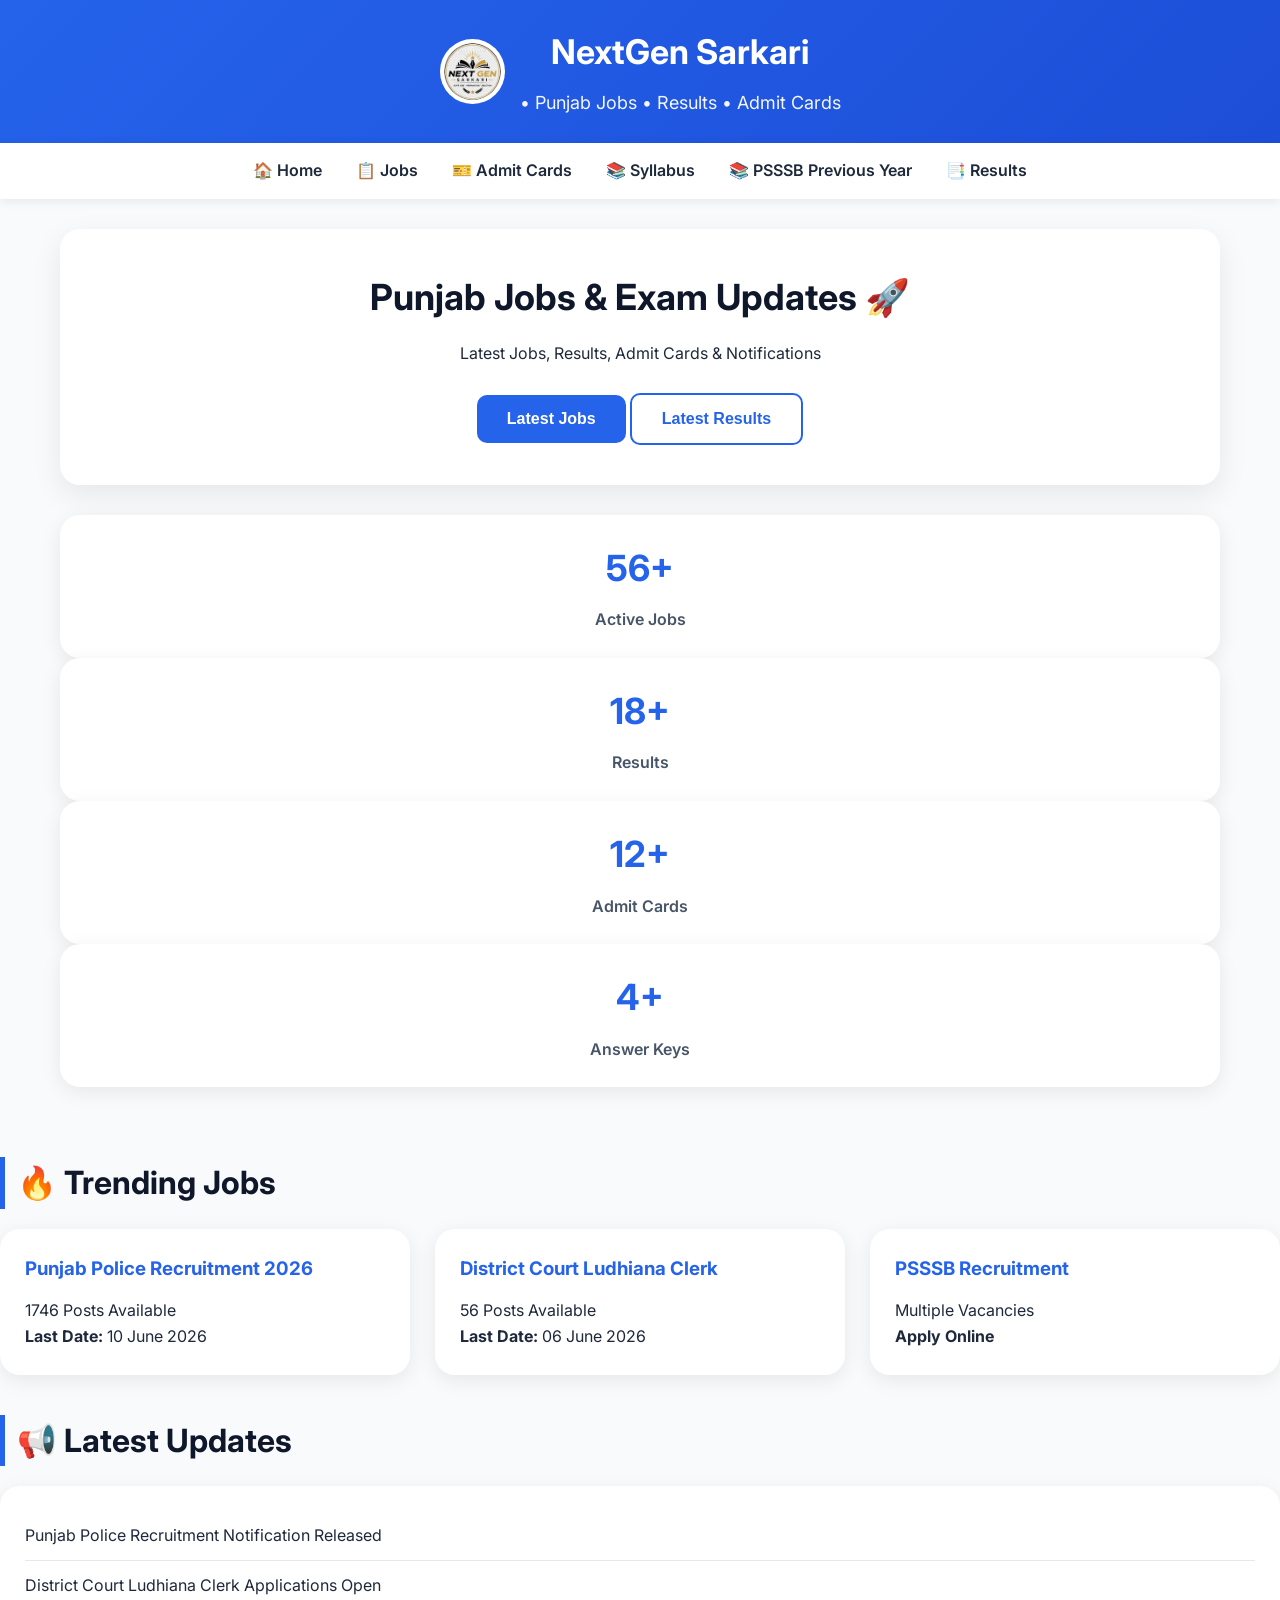
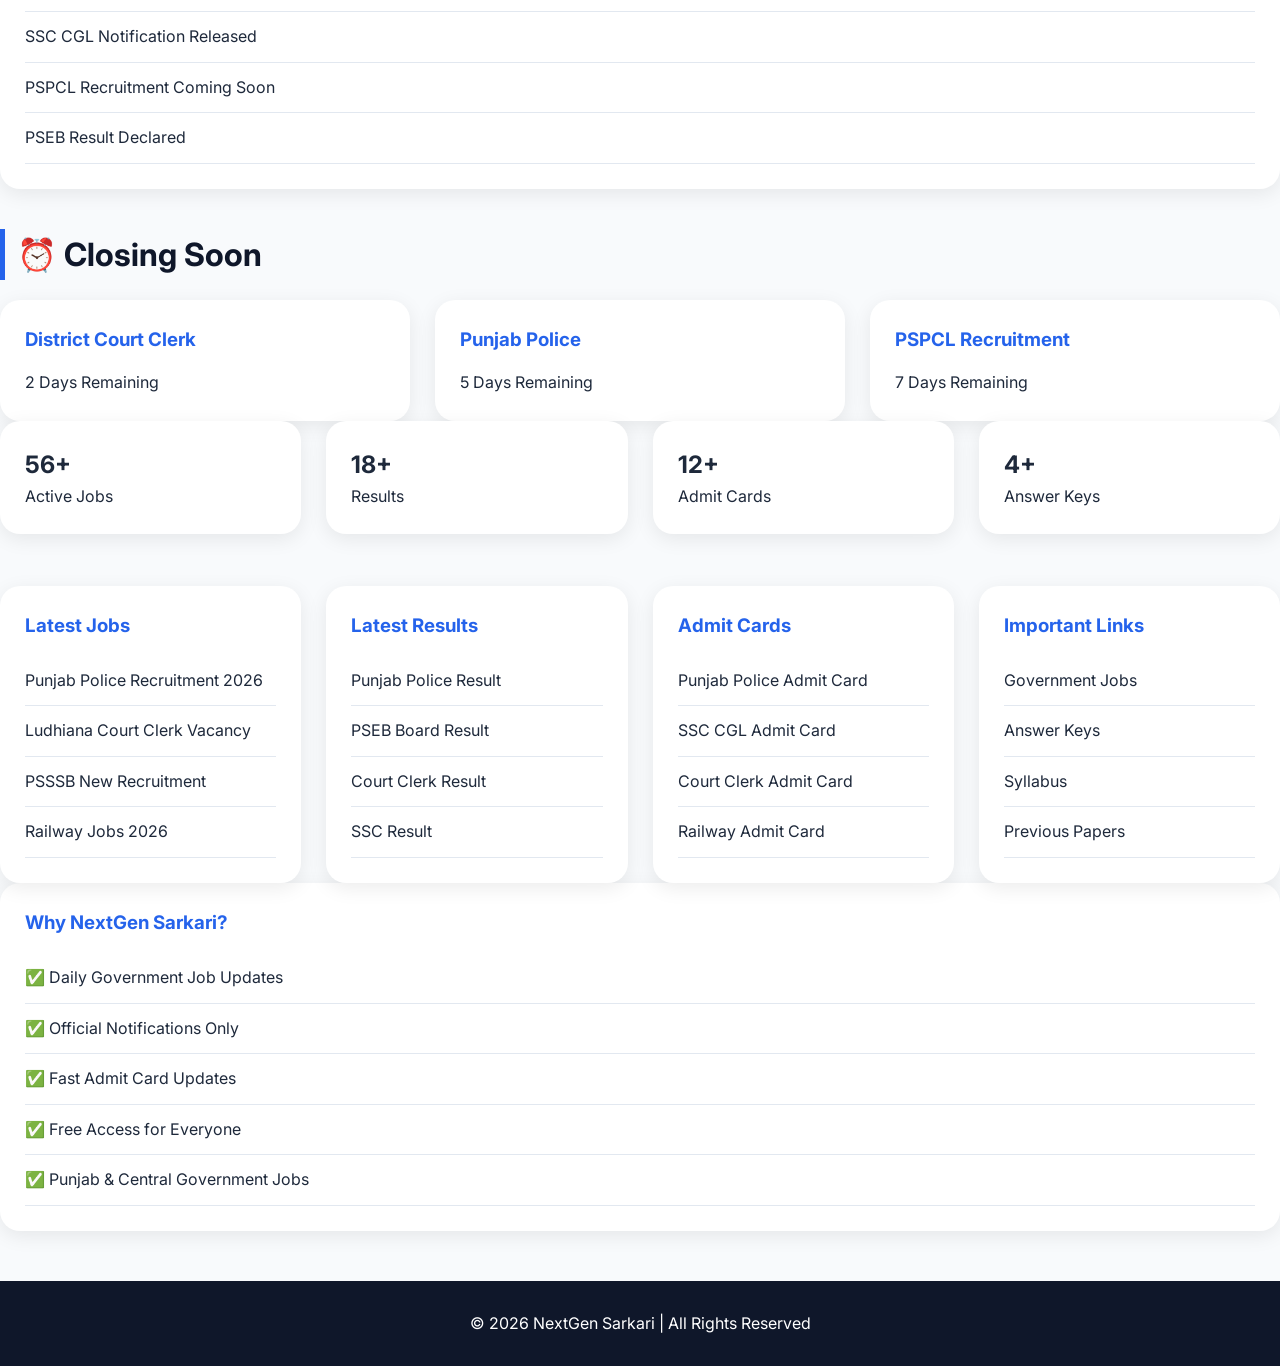
==== index.html @ 98cecce3 "Update index.html" ====
<!DOCTYPE html>
<html lang="en">
<head>
<meta charset="UTF-8">
<meta name="viewport" content="width=device-width, initial-scale=1.0">
<title>NextGen Sarkari - Latest Govt Jobs, Results & Admit Cards</title>

  <link rel="stylesheet" href="css/style.css">
  <link href="https://fonts.googleapis.com/css2?family=Inter:wght@400;500;600;700&display=swap" rel="stylesheet">
</head>

<body>

<header>
<div class="logo-container">
<img src="logo.png" alt="NextGen Sarkari Logo" class="logo">
  
<div>
<h1>NextGen Sarkari</h1>
<p>• Punjab Jobs • Results • Admit Cards</p>
</div>

</div>
</header>

<nav>
<a href="/">🏠 Home</a>
<a href="#">📋 Jobs</a>
<a href="#">🎫 Admit Cards</a>
<a href="#">📚 Syllabus</a>
<a href="#">📚 PSSSB Previous Year</a>
<a href="#">📑 Results</a>
</nav>

<div class="container">

<!-- ===================================== -->
<!-- HERO SECTION -->
<!-- ===================================== -->
  
<div class="hero">
<h2>Punjab Jobs & Exam Updates 🚀 </h2>
<p>
Latest Jobs, Results, Admit Cards & Notifications
</p>
<br>
<button style="background:#2563eb;color:white;border:none;padding:15px 30px;border-radius:10px;font-size:16px;cursor:pointer;">
Latest Jobs
</button>
<button style="background:white;border:2px solid #2563eb;color:#2563eb;padding:15px 30px;border-radius:10px;font-size:16px;cursor:pointer;">
Latest Results
</button>
</div>

<!-- ===================================== -->
<!-- STATS SECTION -->
<!-- ===================================== -->
  
  <div class="stat-card">
        <h2>56+</h2>
        <p>Active Jobs</p>
    </div>

    <div class="stat-card">
        <h2>18+</h2>
        <p>Results</p>
    </div>

    <div class="stat-card">
        <h2>12+</h2>
        <p>Admit Cards</p>
    </div>

    <div class="stat-card">
        <h2>4+</h2>
        <p>Answer Keys</p>
    </div>

</div>
  
<!-- ===================================== -->
<!-- TRENDING JOBS SECTION -->
<!-- ===================================== -->
  
 <h2 class="section-title">🔥 Trending Jobs</h2>

<div class="grid">

<div class="card">
<h3>Punjab Police Recruitment 2026</h3>
<p>1746 Posts Available</p>
<p><strong>Last Date:</strong> 10 June 2026</p>
</div>

<div class="card">
<h3>District Court Ludhiana Clerk</h3>
<p>56 Posts Available</p>
<p><strong>Last Date:</strong> 06 June 2026</p>
</div>

<div class="card">
<h3>PSSSB Recruitment</h3>
<p>Multiple Vacancies</p>
<p><strong>Apply Online</strong></p>
</div>

</div>
  
<!-- ===================================== -->
<!-- LATEST JOBS SECTION -->
<!-- ===================================== -->
  
<h2 class="section-title">📢 Latest Updates</h2>

<div class="card">

<ul>

<li>Punjab Police Recruitment Notification Released</li>

<li>District Court Ludhiana Clerk Applications Open</li>

<li>SSC CGL Notification Released</li>

<li>PSPCL Recruitment Coming Soon</li>

<li>PSEB Result Declared</li>

</ul>

</div>

<!-- ===================================== -->
<!-- CLOSING SOON SECTION -->
<!-- ===================================== -->

<h2 class="section-title">⏰ Closing Soon</h2>

<div class="grid">

<div class="card">
<h3>District Court Clerk</h3>
<p>2 Days Remaining</p>
</div>

<div class="card">
<h3>Punjab Police</h3>
<p>5 Days Remaining</p>
</div>

<div class="card">
<h3>PSPCL Recruitment</h3>
<p>7 Days Remaining</p>
</div>

</div>

<div class="grid">

<div class="card">
<h2>56+</h2>
<p>Active Jobs</p>
</div>

<div class="card">
<h2>18+</h2>
<p>Results</p>
</div>

<div class="card">
<h2>12+</h2>
<p>Admit Cards</p>
</div>

<div class="card">
<h2>4+</h2>
<p>Answer Keys</p>
</div>

</div>

<br><br>

<div class="grid">

<div class="card">
<h3>Latest Jobs</h3>
<ul>
<li>Punjab Police Recruitment 2026</li>
<li>Ludhiana Court Clerk Vacancy</li>
<li>PSSSB New Recruitment</li>
<li>Railway Jobs 2026</li>
</ul>
</div>

<div class="card">
<h3>Latest Results</h3>
<ul>
<li>Punjab Police Result</li>
<li>PSEB Board Result</li>
<li>Court Clerk Result</li>
<li>SSC Result</li>
</ul>
</div>

<div class="card">
<h3>Admit Cards</h3>
<ul>
<li>Punjab Police Admit Card</li>
<li>SSC CGL Admit Card</li>
<li>Court Clerk Admit Card</li>
<li>Railway Admit Card</li>
</ul>
</div>

<div class="card">
<h3>Important Links</h3>
<ul>
<li>Government Jobs</li>
<li>Answer Keys</li>
<li>Syllabus</li>
<li>Previous Papers</li>
</ul>
</div>

</div>

</div>

<!-- ===================================== -->
<!-- TRUST SECTION -->
<!-- ===================================== -->

  <div class="card">

<h3>Why NextGen Sarkari?</h3>

<ul>

<li>✅ Daily Government Job Updates</li>

<li>✅ Official Notifications Only</li>

<li>✅ Fast Admit Card Updates</li>

<li>✅ Free Access for Everyone</li>

<li>✅ Punjab & Central Government Jobs</li>

</ul>

</div>

<footer>
© 2026 NextGen Sarkari | All Rights Reserved
</footer>

</body>
</html>
---- css/style.css ----
*{
margin:0;
padding:0;
box-sizing:border-box;
}

body{
font-family:Inter,Segoe UI,sans-serif;
background:#f8fafc;
color:#1e293b;
line-height:1.6;
}

header{
background:linear-gradient(135deg,#2563eb,#1d4ed8);
color:white;
padding:25px 20px;
text-align:center;
}

header h1{
font-size:34px;
font-weight:700;
margin-bottom:5px;
}

header p{
margin-top:10px;
font-size:18px;
opacity:.95;
}

nav{
background:white;
padding:15px;
text-align:center;
box-shadow:0 2px 10px rgba(0,0,0,.08);
position:sticky;
top:0;
z-index:100;
}

nav a{
display:inline-block;
text-decoration:none;
margin:0 15px;
color:#1e293b;
font-weight:600;
transition:all 0.3s ease;
}

nav a:hover{
color:#2563eb;
transform:translateY(-2px);
}

.container{
max-width:1200px;
margin:auto;
padding:30px 20px;
}

.hero{
background:white;
padding:40px;
border-radius:20px;
text-align:center;
box-shadow:0 10px 30px rgba(0,0,0,.08);
margin-bottom:30px;
}

.hero h2{
font-size:36px;
margin-bottom:15px;
color:#0f172a;
}

.hero button{
font-weight:600;
transition:all 0.3s ease;
}

.hero button:hover{
transform:translateY(-2px);
}

.grid{
display:grid;
grid-template-columns:repeat(auto-fit,minmax(300px,1fr));
gap:25px;
}

.card{
background:white;
padding:25px;
border-radius:20px;
box-shadow:0 5px 20px rgba(0,0,0,.08);
transition:.3s;
}

.card:hover{
transform:translateY(-8px);
}

.card h3{
color:#2563eb;
margin-bottom:15px;
}

.card ul{
list-style:none;
}

.card li{
padding:12px 0;
border-bottom:1px solid #e2e8f0;
}

footer{
margin-top:50px;
background:#0f172a;
color:white;
text-align:center;
padding:30px;
}
.stats{
display:grid;
grid-template-columns:repeat(4,1fr);
gap:20px;
margin:30px 0;
}

.stat-card{
background:white;
padding:25px;
text-align:center;
border-radius:20px;
box-shadow:0 5px 20px rgba(0,0,0,.08);
}

.stat-card h2{
font-size:36px;
color:#2563eb;
margin-bottom:10px;
}

.stat-card p{
font-size:16px;
font-weight:600;
color:#475569;
}
.section-title{
font-size:32px;
font-weight:700;
color:#0f172a;
margin:40px 0 20px;
padding-left:12px;
border-left:5px solid #2563eb;
}
.badge{
display:inline-block;
background:#dbeafe;
color:#1d4ed8;
padding:5px 12px;
border-radius:20px;
font-size:14px;
font-weight:600;
margin-bottom:10px;
}

@media (max-width:768px){

.stats{
grid-template-columns:repeat(2,1fr);
}

}

.logo-container{
display:flex;
align-items:center;
justify-content:center;
gap:15px;
max-width:600px;
margin:auto;
}

.logo{
width:65px;
height:65px;
border-radius:50%;
background:white;
padding:4px;
}
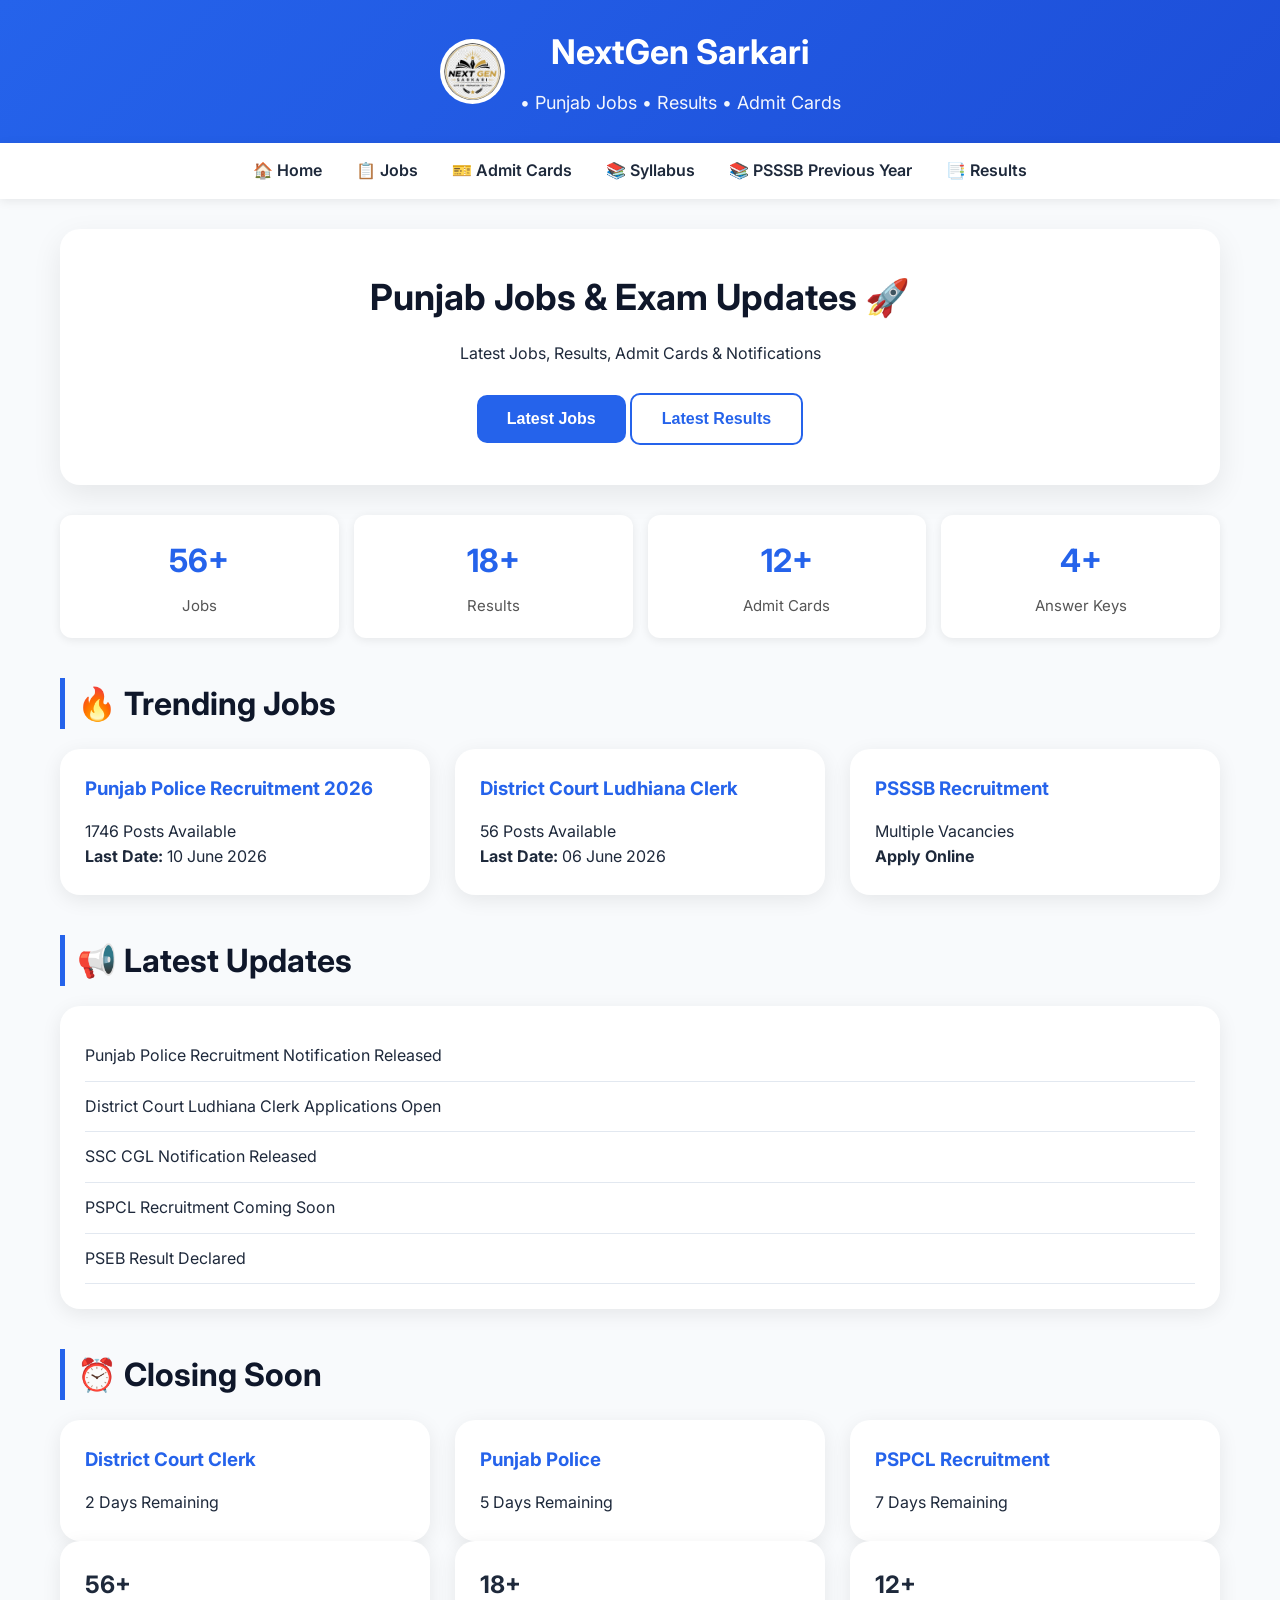
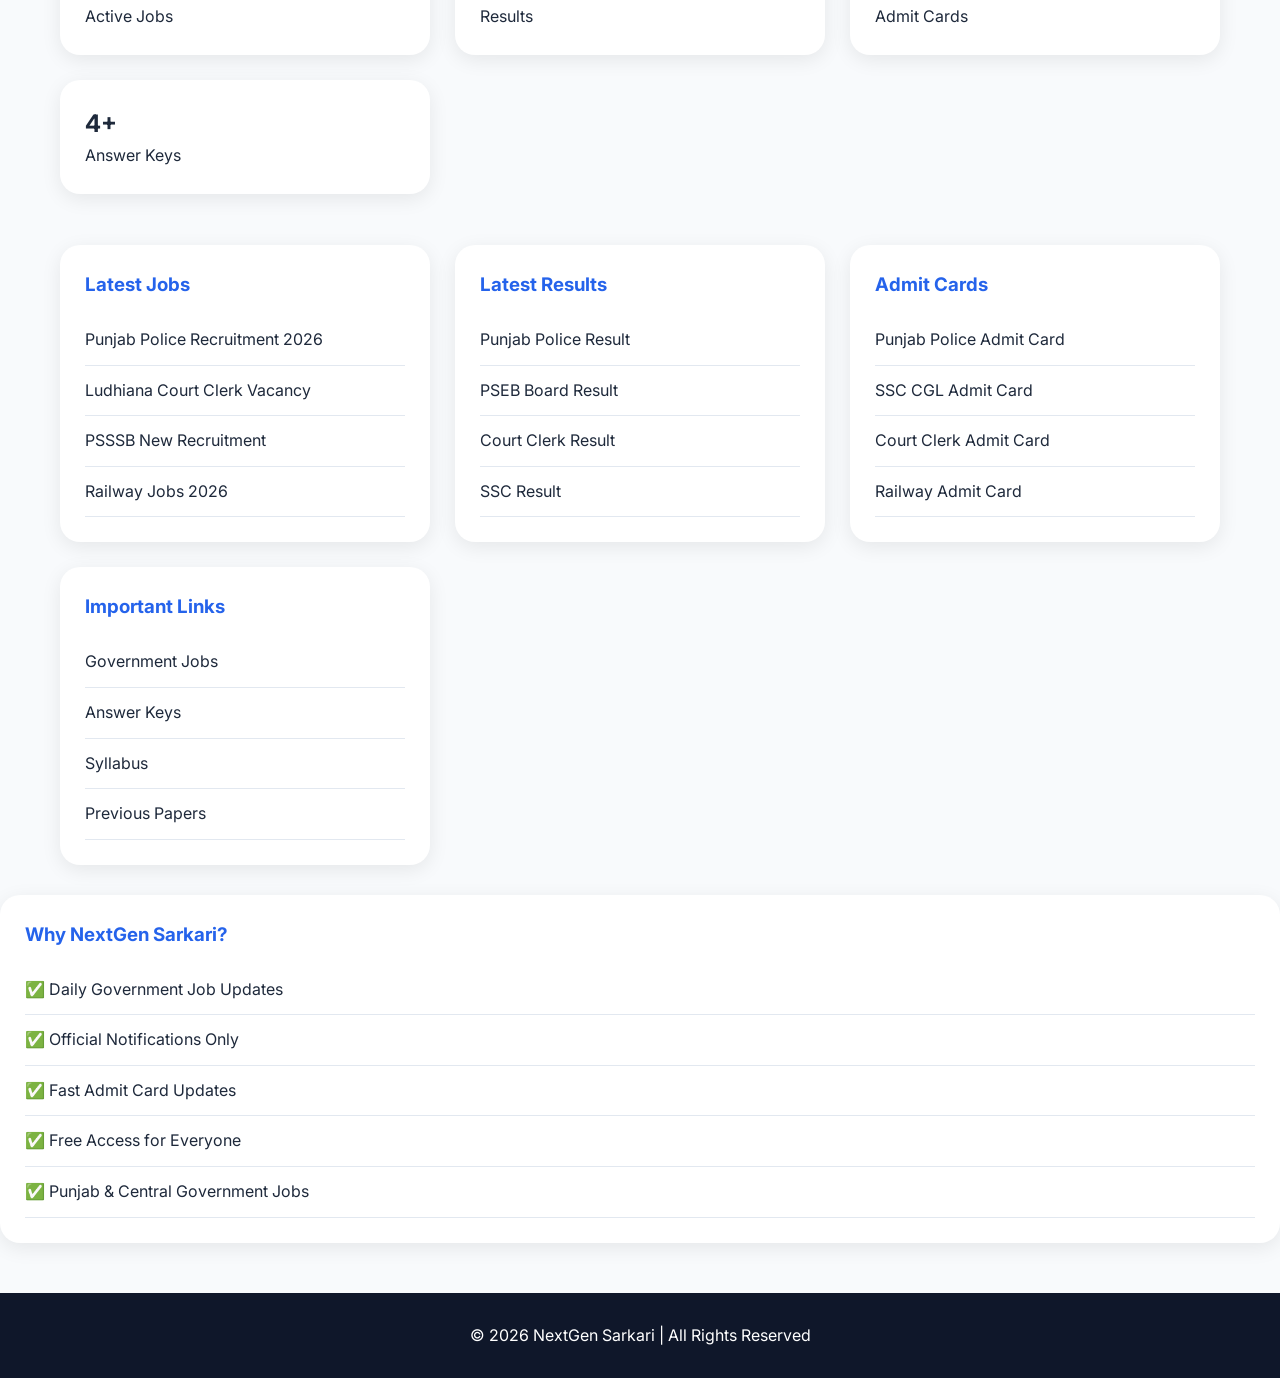
==== commit 6764b01c: "Update index.html" ====
--- a/index.html
+++ b/index.html
@@ -25,7 +25,7 @@
 
 <nav>
 <a href="/">🏠 Home</a>
-<a href="#">📋 Jobs</a>
+<a href="jobs.html">📋 Jobs</a>
 <a href="#">🎫 Admit Cards</a>
 <a href="#">📚 Syllabus</a>
 <a href="#">📚 PSSSB Previous Year</a>
@@ -56,26 +56,26 @@
 <!-- STATS SECTION -->
 <!-- ===================================== -->
   
-  <div class="stat-card">
+<div class="stats-container">
+    <div class="stats-card">
         <h2>56+</h2>
-        <p>Active Jobs</p>
-    </div>
-
-    <div class="stat-card">
+        <p>Jobs</p>
+    </div>
+
+    <div class="stats-card">
         <h2>18+</h2>
         <p>Results</p>
     </div>
 
-    <div class="stat-card">
+    <div class="stats-card">
         <h2>12+</h2>
         <p>Admit Cards</p>
     </div>
 
-    <div class="stat-card">
+    <div class="stats-card">
         <h2>4+</h2>
         <p>Answer Keys</p>
     </div>
-
 </div>
   
 <!-- ===================================== -->
--- a/css/style.css
+++ b/css/style.css
@@ -123,11 +123,56 @@
 text-align:center;
 padding:30px;
 }
-.stats{
-display:grid;
-grid-template-columns:repeat(4,1fr);
-gap:20px;
-margin:30px 0;
+
+.stats-container {
+    display: grid;
+    grid-template-columns: repeat(4, 1fr);
+    gap: 15px;
+    margin: 20px 0;
+}
+
+.stats-card {
+    background: #fff;
+    border-radius: 12px;
+    padding: 20px;
+    text-align: center;
+    box-shadow: 0 2px 10px rgba(0,0,0,0.08);
+    transition: transform 0.2s ease;
+}
+
+.stats-card:hover {
+    transform: translateY(-3px);
+}
+
+.stats-card h2 {
+    color: #2563eb;
+    font-size: 32px;
+    margin: 0;
+}
+
+.stats-card p {
+    margin-top: 8px;
+    color: #555;
+    font-size: 15px;
+}
+
+@media (max-width: 480px) {
+    .stats-container {
+        grid-template-columns: repeat(2, 1fr);
+        gap: 10px;
+    }
+
+    .stats-card {
+        padding: 12px;
+    }
+
+    .stats-card h2 {
+        font-size: 22px;
+    }
+
+    .stats-card p {
+        font-size: 13px;
+    }
 }
 
 .stat-card{
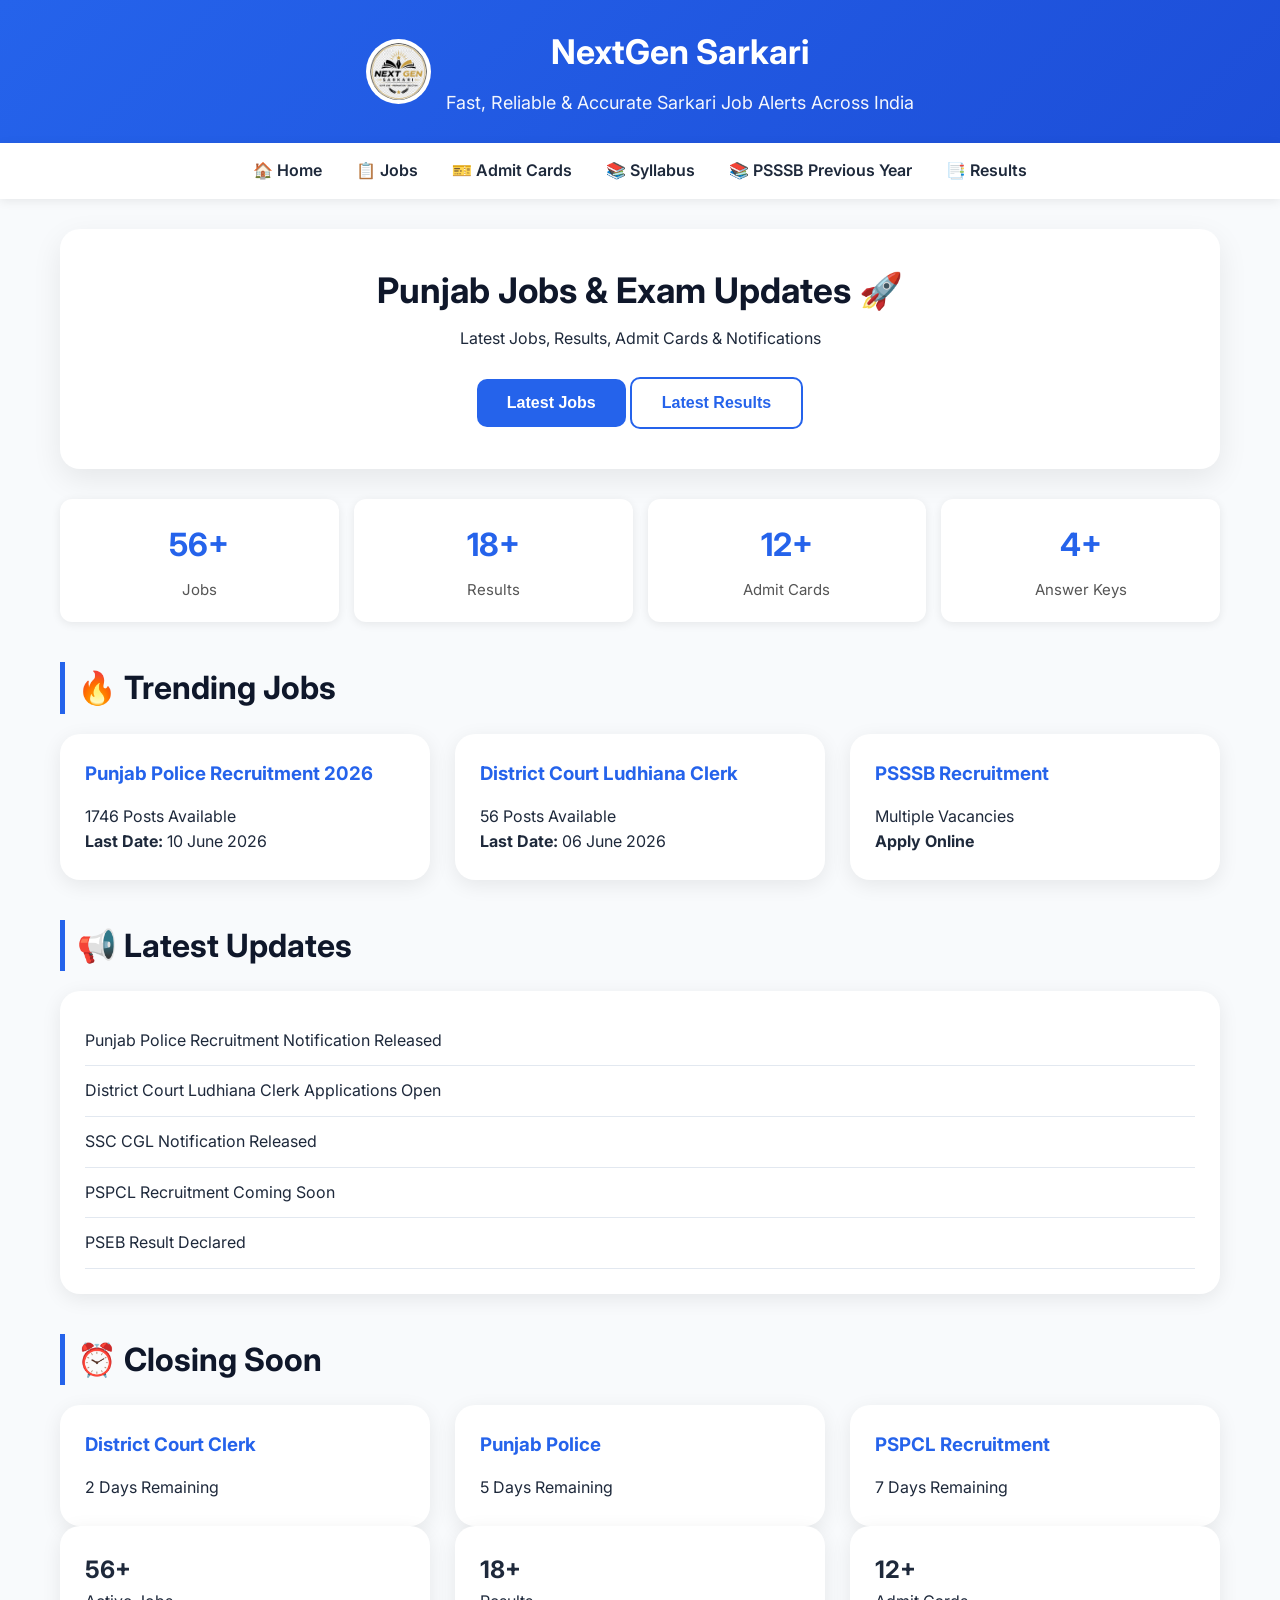
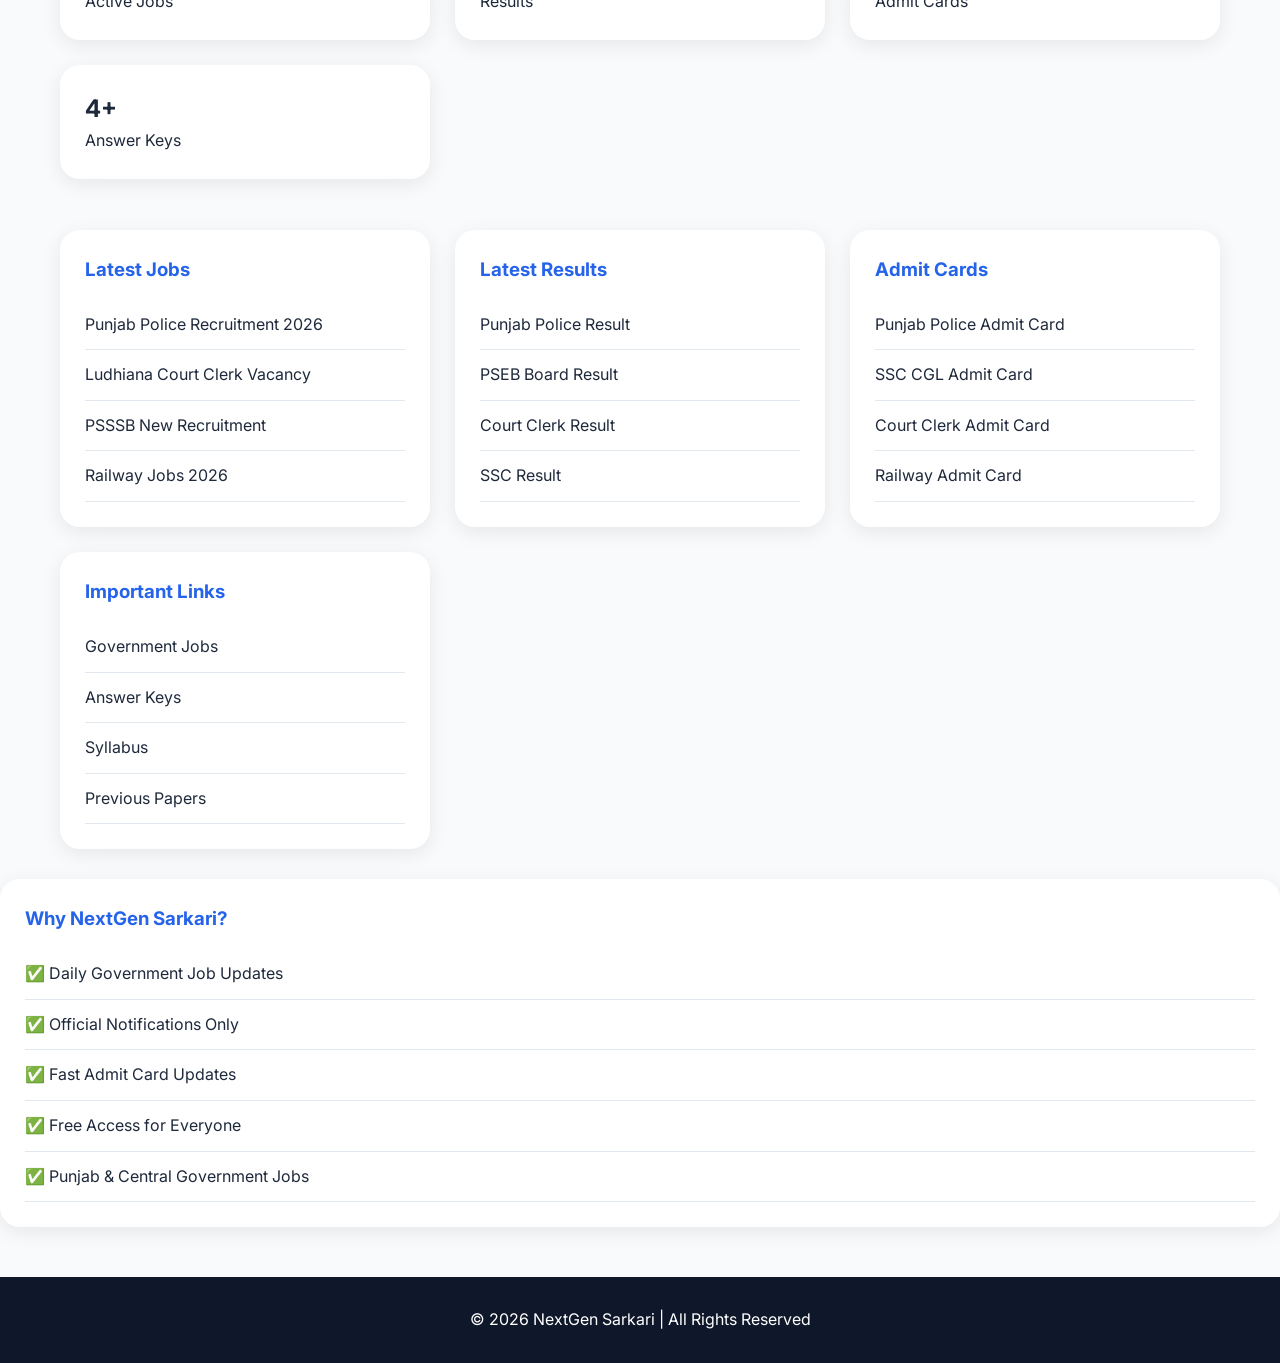
==== commit fa8a4995: "Update index.html" ====
--- a/index.html
+++ b/index.html
@@ -17,7 +17,7 @@
   
 <div>
 <h1>NextGen Sarkari</h1>
-<p>• Punjab Jobs • Results • Admit Cards</p>
+<p>Fast, Reliable & Accurate Sarkari Job Alerts Across India</p>
 </div>
 
 </div>
--- a/css/style.css
+++ b/css/style.css
@@ -70,9 +70,10 @@
 }
 
 .hero h2{
-font-size:36px;
-margin-bottom:15px;
-color:#0f172a;
+    font-size:clamp(1.6rem, 4vw, 2.2rem);
+    margin-bottom:15px;
+    color:#0f172a;
+    line-height:1.2;
 }
 
 .hero button{
@@ -237,3 +238,19 @@
 background:white;
 padding:4px;
 }
+
+
+@media (max-width:768px){
+
+    .hero{
+        padding:25px 20px;
+    }
+
+    .hero h2{
+        font-size:26px;
+    }
+
+    .hero p{
+        font-size:15px;
+    }
+}
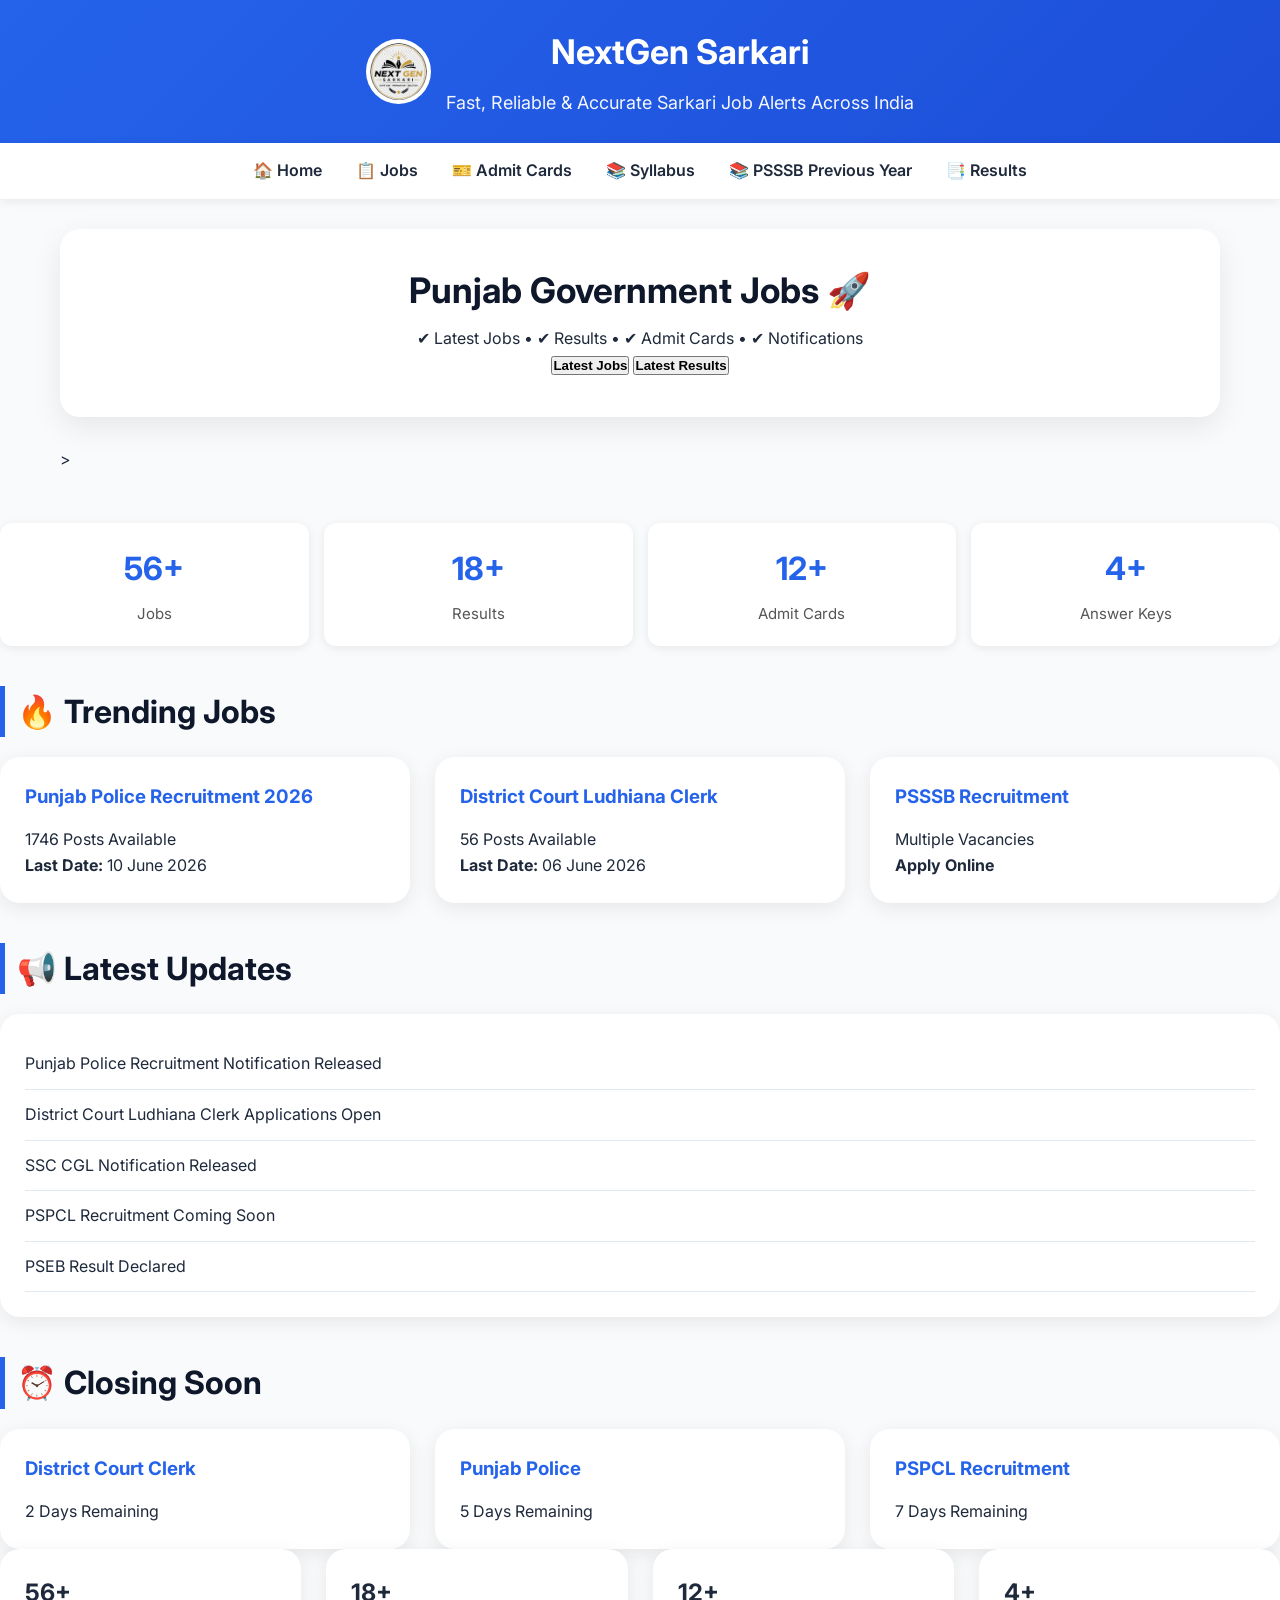
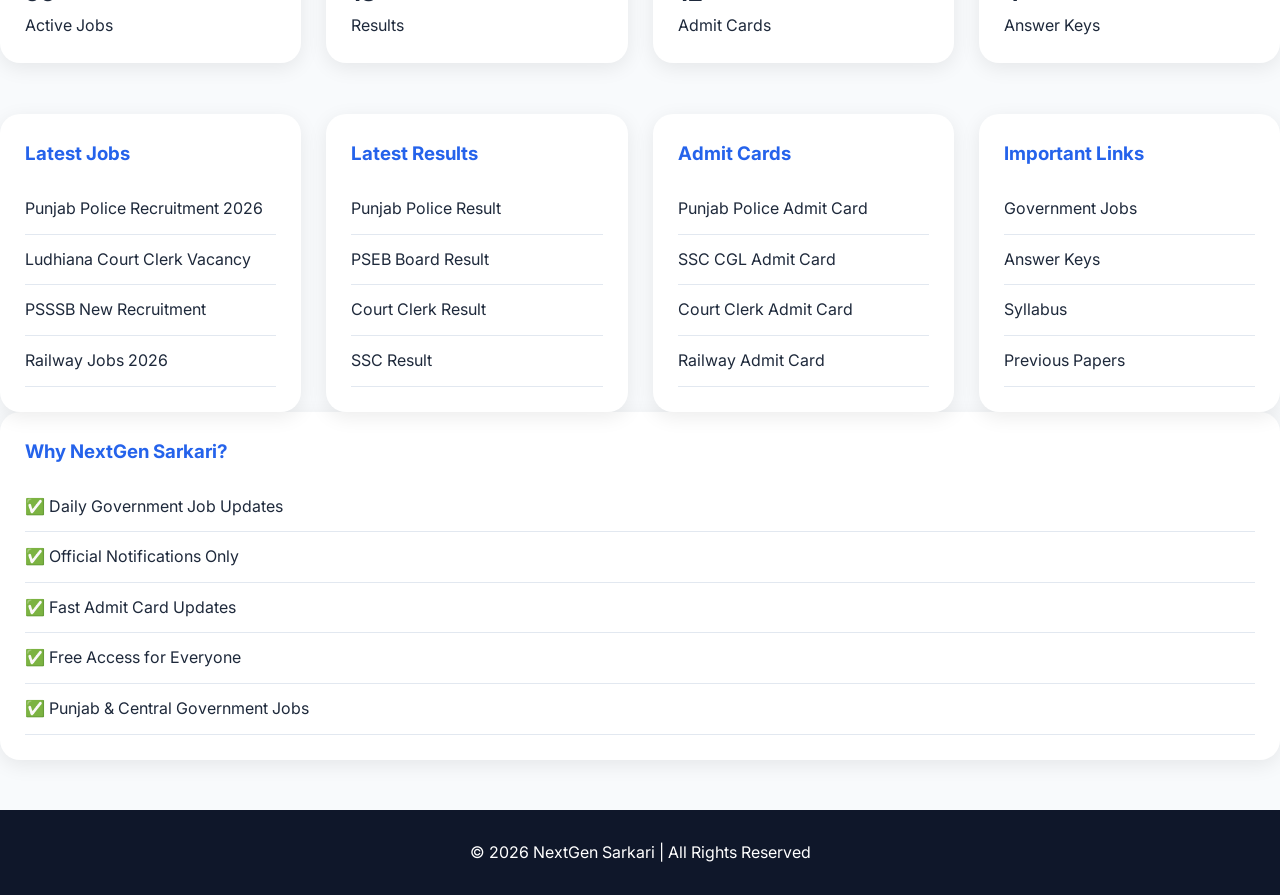
==== commit a0ad2f3e: "Update index.html" ====
--- a/index.html
+++ b/index.html
@@ -39,17 +39,16 @@
 <!-- ===================================== -->
   
 <div class="hero">
-<h2>Punjab Jobs & Exam Updates 🚀 </h2>
-<p>
-Latest Jobs, Results, Admit Cards & Notifications
-</p>
-<br>
-<button style="background:#2563eb;color:white;border:none;padding:15px 30px;border-radius:10px;font-size:16px;cursor:pointer;">
-Latest Jobs
-</button>
-<button style="background:white;border:2px solid #2563eb;color:#2563eb;padding:15px 30px;border-radius:10px;font-size:16px;cursor:pointer;">
-Latest Results
-</button>
+    <h2>Punjab Government Jobs 🚀</h2>
+    <p>
+        ✔ Latest Jobs • ✔ Results • ✔ Admit Cards • ✔ Notifications
+    </p>
+
+    <div class="hero-buttons">
+        <button class="primary-btn">Latest Jobs</button>
+        <button class="secondary-btn">Latest Results</button>
+    </div>
+</div>>
 </div>
 
 <!-- ===================================== -->
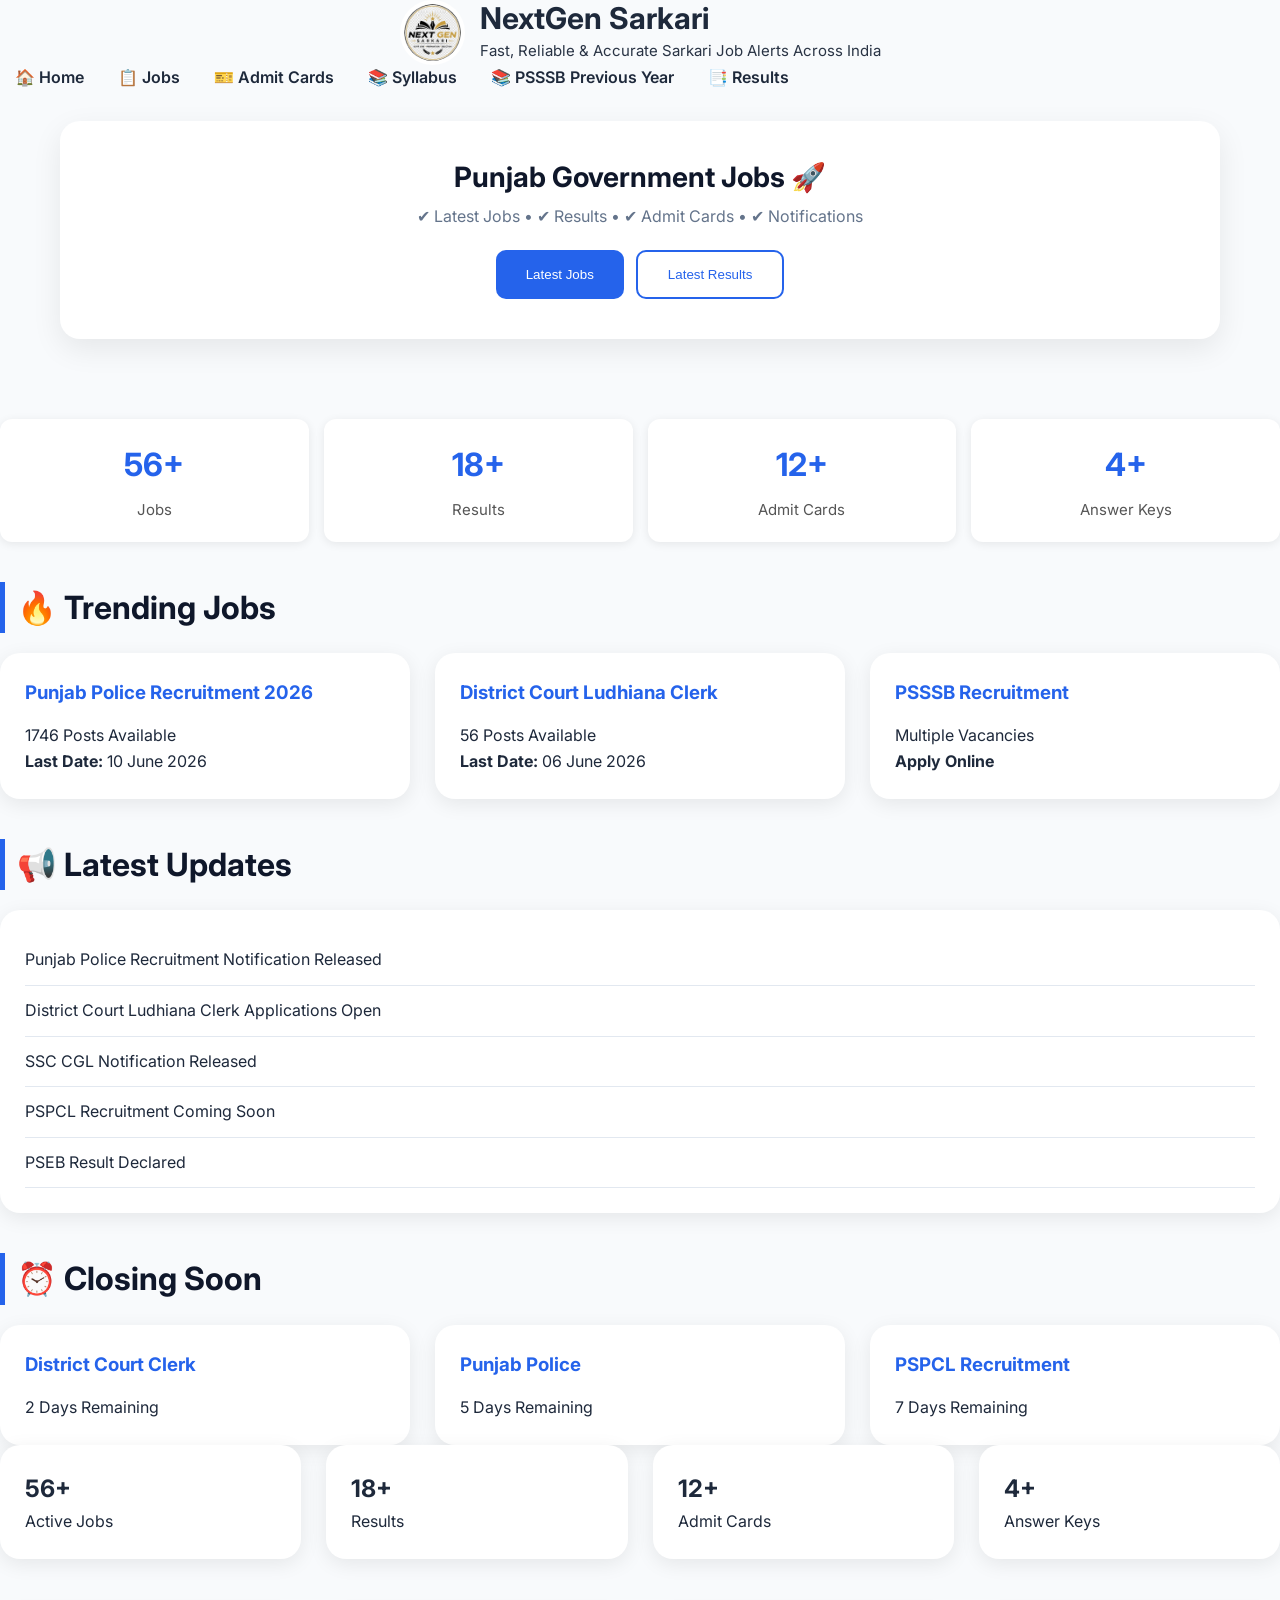
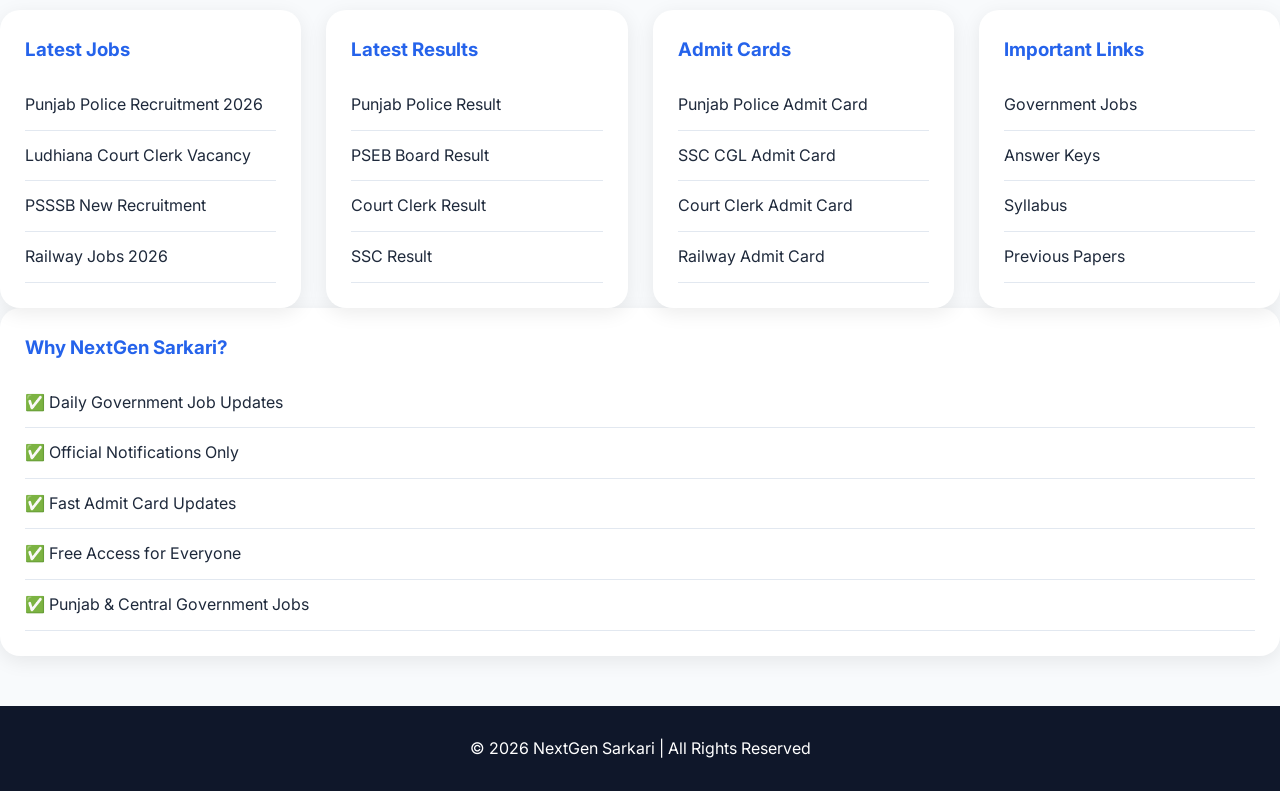
==== commit 911dbf42: "Update index.html" ====
--- a/index.html
+++ b/index.html
@@ -48,7 +48,7 @@
         <button class="primary-btn">Latest Jobs</button>
         <button class="secondary-btn">Latest Results</button>
     </div>
-</div>>
+</div>
 </div>
 
 <!-- ===================================== -->
--- a/css/style.css
+++ b/css/style.css
@@ -11,25 +11,43 @@
 line-height:1.6;
 }
 
+<!-- This is Header -->
+
 header{
-background:linear-gradient(135deg,#2563eb,#1d4ed8);
-color:white;
-padding:25px 20px;
-text-align:center;
+    background:linear-gradient(135deg,#2563eb,#1d4ed8);
+    color:white;
+    padding:18px 20px;
+    text-align:center;
 }
 
 header h1{
-font-size:34px;
-font-weight:700;
-margin-bottom:5px;
+    font-size:30px;
+    font-weight:700;
+    margin-bottom:4px;
+    line-height:1.1;
 }
 
 header p{
-margin-top:10px;
-font-size:18px;
-opacity:.95;
-}
-
+    margin-top:0;
+    font-size:15px;
+    opacity:.95;
+}
+@media (max-width:768px){
+
+    header{
+        padding:15px 15px;
+    }
+
+    header h1{
+        font-size:26px;
+    }
+
+    header p{
+        font-size:14px;
+    }
+}
+<!-- End -->
+<
 nav{
 background:white;
 padding:15px;
@@ -61,28 +79,60 @@
 }
 
 .hero{
-background:white;
-padding:40px;
-border-radius:20px;
-text-align:center;
-box-shadow:0 10px 30px rgba(0,0,0,.08);
-margin-bottom:30px;
+    background:white;
+    padding:40px 20px;
+    border-radius:20px;
+    text-align:center;
+    box-shadow:0 10px 30px rgba(0,0,0,.08);
+    margin-bottom:30px;
 }
 
 .hero h2{
-    font-size:clamp(1.6rem, 4vw, 2.2rem);
-    margin-bottom:15px;
+    font-size:28px;
+    line-height:1.2;
+    margin-bottom:10px;
     color:#0f172a;
-    line-height:1.2;
-}
-
-.hero button{
-font-weight:600;
-transition:all 0.3s ease;
-}
-
-.hero button:hover{
-transform:translateY(-2px);
+}
+
+.hero p{
+    font-size:16px;
+    color:#64748b;
+    margin-bottom:20px;
+}
+
+.hero-buttons{
+    display:flex;
+    justify-content:center;
+    gap:12px;
+    flex-wrap:wrap;
+}
+
+.primary-btn{
+    background:#2563eb;
+    color:white;
+    border:none;
+    padding:15px 30px;
+    border-radius:10px;
+    cursor:pointer;
+}
+
+.secondary-btn{
+    background:white;
+    color:#2563eb;
+    border:2px solid #2563eb;
+    padding:15px 30px;
+    border-radius:10px;
+    cursor:pointer;
+}
+
+@media (max-width:768px){
+    .hero h2{
+        font-size:24px;
+    }
+
+    .hero-buttons button{
+        width:100%;
+    }
 }
 
 .grid{
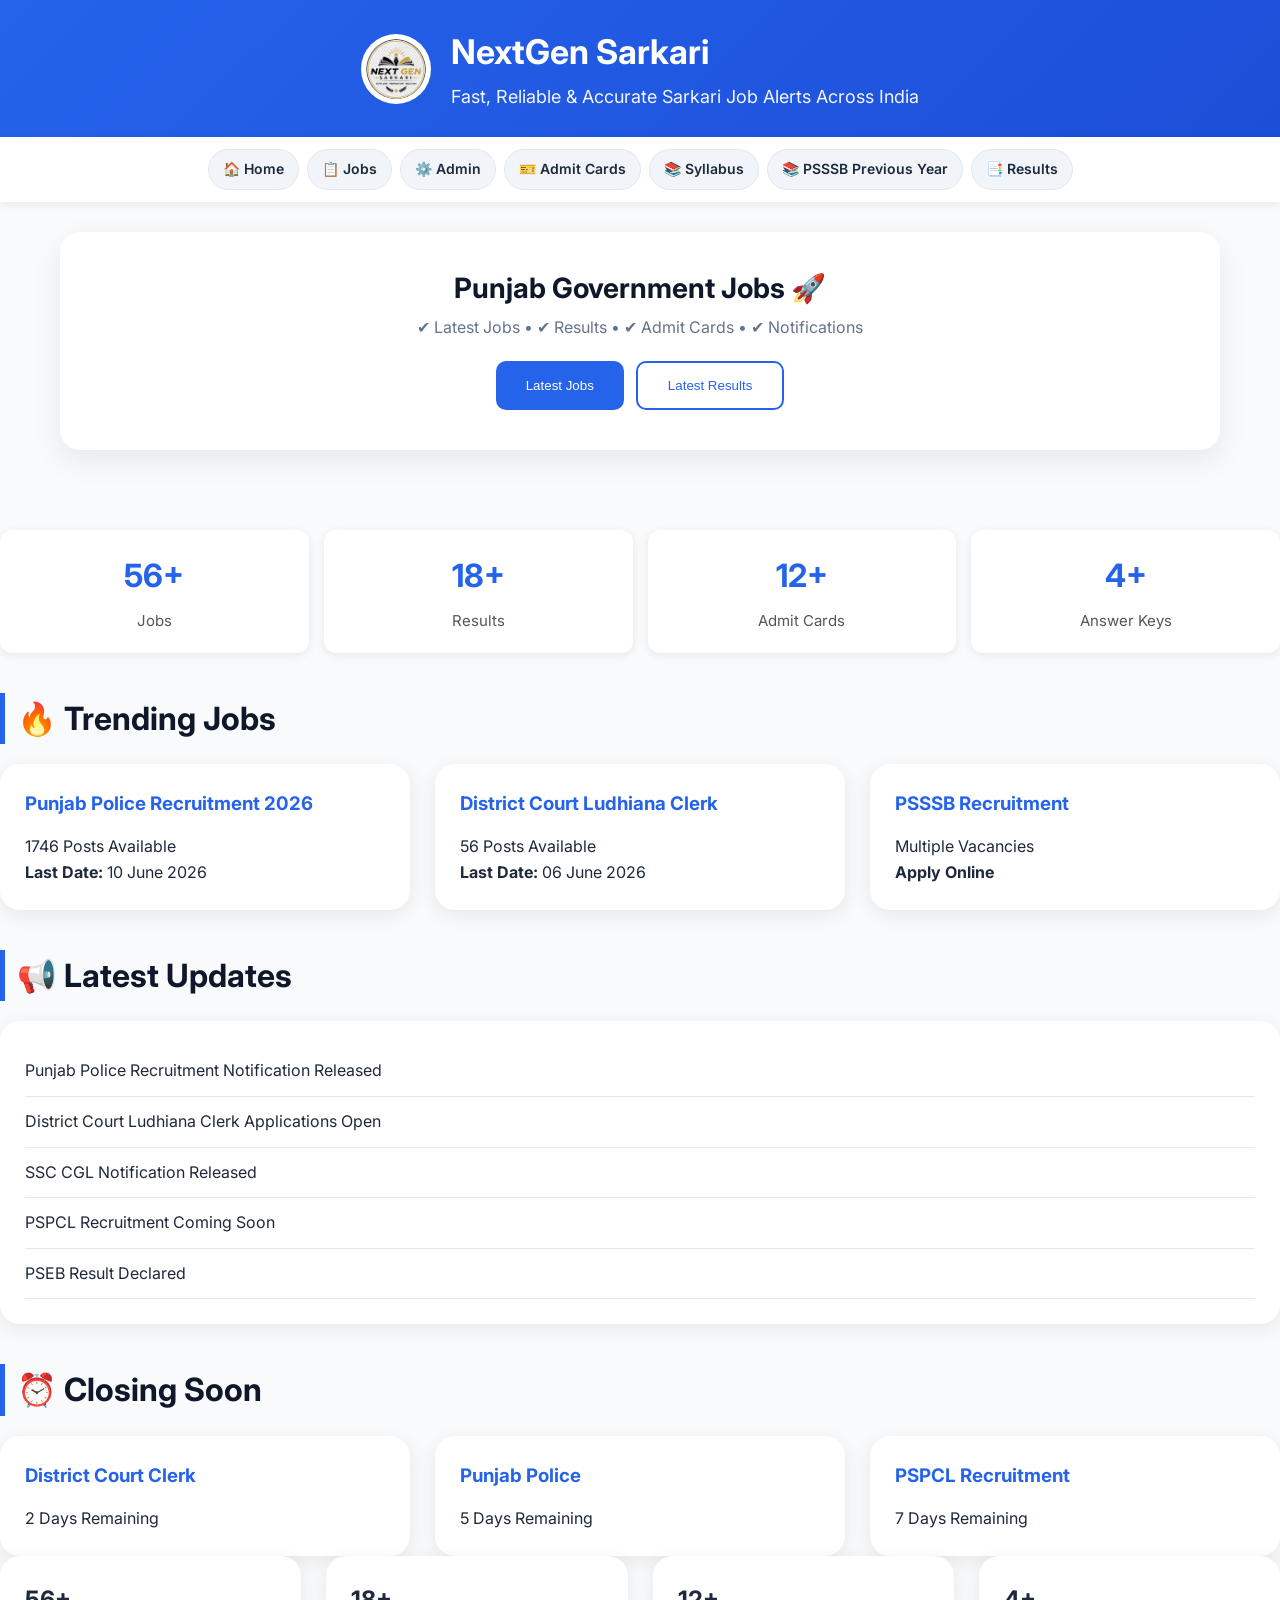
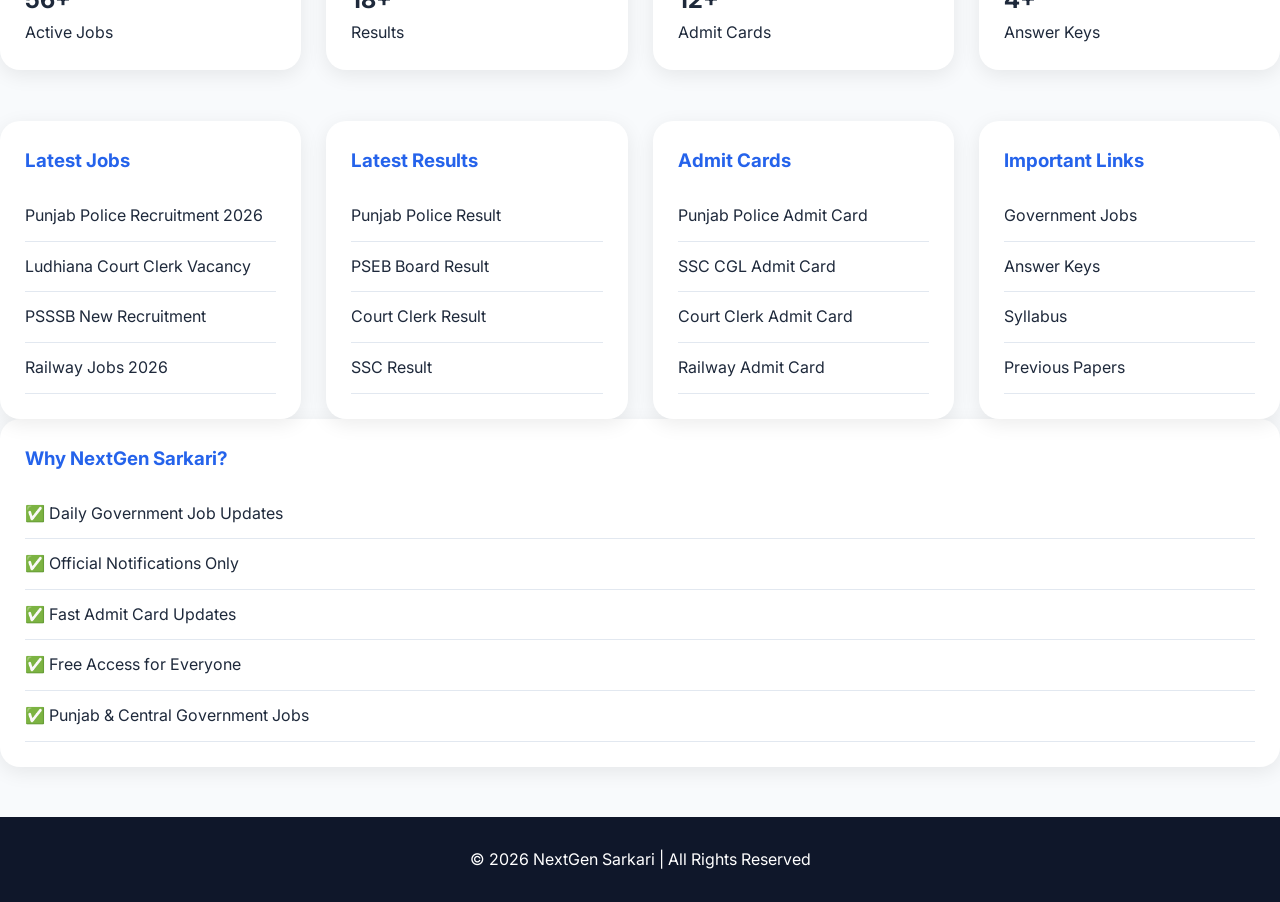
==== commit e1595a45: "New Changes to css admin" ====
--- a/index.html
+++ b/index.html
@@ -26,6 +26,7 @@
 <nav>
 <a href="/">🏠 Home</a>
 <a href="jobs.html">📋 Jobs</a>
+<a href="admin.html">⚙️ Admin</a>
 <a href="#">🎫 Admit Cards</a>
 <a href="#">📚 Syllabus</a>
 <a href="#">📚 PSSSB Previous Year</a>
--- a/css/style.css
+++ b/css/style.css
@@ -11,66 +11,77 @@
 line-height:1.6;
 }
 
-<!-- This is Header -->
+/* This is Header */
 
 header{
-    background:linear-gradient(135deg,#2563eb,#1d4ed8);
+background:linear-gradient(135deg,#2563eb,#1d4ed8);
+color:white;
+padding:25px 20px;
+text-align:center;
+}
+
+header h1{
+font-size:34px;
+font-weight:700;
+margin-bottom:5px;
+}
+
+header p{
+margin-top:10px;
+font-size:18px;
+opacity:.95;
+}
+
+/* End */
+
+/* NAV Starts Here */
+
+nav{
+    background:white;
+    padding:12px;
+    display:flex;
+    justify-content:center;
+    flex-wrap:wrap;
+    gap:8px;
+    box-shadow:0 2px 10px rgba(0,0,0,.08);
+    position:sticky;
+    top:0;
+    z-index:100;
+}
+
+nav a{
+    text-decoration:none;
+    background:#f1f5f9;
+    color:#1e293b;
+    padding:8px 14px;
+    border-radius:25px;
+    font-size:14px;
+    font-weight:600;
+    transition:all .3s ease;
+    border:1px solid #e2e8f0;
+}
+
+nav a:hover{
+    background:#2563eb;
     color:white;
-    padding:18px 20px;
-    text-align:center;
-}
-
-header h1{
-    font-size:30px;
-    font-weight:700;
-    margin-bottom:4px;
-    line-height:1.1;
-}
-
-header p{
-    margin-top:0;
-    font-size:15px;
-    opacity:.95;
-}
+    transform:translateY(-2px);
+}
+
 @media (max-width:768px){
 
-    header{
-        padding:15px 15px;
-    }
-
-    header h1{
-        font-size:26px;
-    }
-
-    header p{
-        font-size:14px;
-    }
-}
-<!-- End -->
-<
-nav{
-background:white;
-padding:15px;
-text-align:center;
-box-shadow:0 2px 10px rgba(0,0,0,.08);
-position:sticky;
-top:0;
-z-index:100;
-}
-
-nav a{
-display:inline-block;
-text-decoration:none;
-margin:0 15px;
-color:#1e293b;
-font-weight:600;
-transition:all 0.3s ease;
-}
-
-nav a:hover{
-color:#2563eb;
-transform:translateY(-2px);
-}
+    nav{
+        gap:6px;
+        padding:10px;
+    }
+
+    nav a{
+        padding:7px 12px;
+        font-size:13px;
+    }
+
+}
+
+/* NAV END */
 
 .container{
 max-width:1200px;
@@ -264,6 +275,186 @@
 margin-bottom:10px;
 }
 
+.admin-container{
+  display:grid;
+  grid-template-columns:1.3fr .9fr;
+  gap:24px;
+}
+
+.admin-card{
+  background:#ffffff;
+  border-radius:22px;
+  padding:28px;
+  box-shadow:0 18px 45px rgba(15,23,42,.08);
+}
+
+.admin-card h2{
+  margin-bottom:10px;
+  color:#0f172a;
+}
+
+.admin-card p{
+  color:#475569;
+  margin-bottom:22px;
+}
+
+.admin-summary{
+  display:grid;
+  grid-template-columns:repeat(2,minmax(0,1fr));
+  gap:16px;
+  margin-bottom:22px;
+}
+
+.summary-card{
+  background:#eff6ff;
+  border-radius:18px;
+  padding:18px 20px;
+  display:flex;
+  justify-content:space-between;
+  align-items:center;
+  border:1px solid #dbeafe;
+}
+
+.summary-card span{
+  font-size:28px;
+  font-weight:700;
+  color:#1d4ed8;
+}
+
+.summary-card p{
+  margin:0;
+  color:#475569;
+  font-size:14px;
+}
+
+.admin-form label{
+  display:block;
+  margin-bottom:8px;
+  color:#334155;
+  font-weight:600;
+}
+
+.admin-form input,
+.admin-form textarea{
+  width:100%;
+  border-radius:14px;
+  border:1px solid #cbd5e1;
+  padding:14px 16px;
+  background:#f8fafc;
+  font-size:15px;
+  color:#0f172a;
+}
+
+.admin-form textarea{
+  min-height:120px;
+  resize:vertical;
+}
+
+.field-row{
+  display:grid;
+  grid-template-columns:repeat(2,minmax(0,1fr));
+  gap:16px;
+}
+
+.button-row{
+  display:flex;
+  align-items:center;
+  gap:18px;
+  flex-wrap:wrap;
+  margin-top:16px;
+}
+
+.loading-indicator{
+  color:#475569;
+  font-size:14px;
+}
+
+.admin-message{
+  margin-top:16px;
+  font-size:14px;
+}
+
+.admin-success{
+  color:#15803d;
+}
+
+.admin-error{
+  color:#dc2626;
+}
+
+.job-row{
+  background:#f8fafc;
+  border:1px solid #e2e8f0;
+  border-radius:18px;
+  padding:20px;
+  display:flex;
+  justify-content:space-between;
+  gap:18px;
+  align-items:flex-start;
+  margin-bottom:16px;
+}
+
+.job-row div{
+  min-width:0;
+}
+
+.job-row strong{
+  display:block;
+  font-size:17px;
+  margin-bottom:8px;
+  color:#0f172a;
+}
+
+.job-meta{
+  margin:0 0 10px;
+  color:#475569;
+  font-size:14px;
+  line-height:1.6;
+}
+
+.job-row a{
+  color:#2563eb;
+  text-decoration:none;
+  font-weight:600;
+}
+
+.delete-btn{
+  background:#fee2e2;
+  color:#991b1b;
+  border:none;
+  border-radius:14px;
+  padding:12px 18px;
+  cursor:pointer;
+  font-weight:600;
+  transition:transform .2s ease, background .2s ease;
+}
+
+.delete-btn:hover{
+  transform:translateY(-1px);
+  background:#fecaca;
+}
+
+.admin-empty{
+  color:#64748b;
+  padding:24px;
+  text-align:center;
+}
+
+.primary-btn:disabled{
+  opacity:.65;
+  cursor:not-allowed;
+}
+
+@media (max-width: 960px) {
+  .admin-container{
+    grid-template-columns:1fr;
+  }
+
+  .field-row{
+    grid-template-columns:1fr;
+  }
+}
+
 @media (max-width:768px){
 
 .stats{
@@ -272,23 +463,47 @@
 
 }
 
+/* This is Logo */
+
 .logo-container{
-display:flex;
-align-items:center;
-justify-content:center;
-gap:15px;
-max-width:600px;
-margin:auto;
+    display:flex;
+    justify-content:center;
+    align-items:center;
+    gap:20px;
 }
 
 .logo{
-width:65px;
-height:65px;
-border-radius:50%;
-background:white;
-padding:4px;
-}
-
+    width:70px;
+    height:70px;
+    border-radius:50%;
+    background:white;
+    padding:5px;
+}
+
+.logo-container h1{
+    margin:0;
+    text-align:left;
+}
+
+.logo-container p{
+    margin-top:4px;
+    text-align:left;
+}
+
+@media (max-width:768px){
+
+    .logo-container{
+        flex-direction:column;
+        text-align:center;
+    }
+
+    .logo-container h1,
+    .logo-container p{
+        text-align:center;
+    }
+}
+
+/* Logo End */
 
 @media (max-width:768px){
 
@@ -304,3 +519,118 @@
         font-size:15px;
     }
 }
+
+.admin-container {
+    display: grid;
+    gap: 25px;
+    margin-bottom: 40px;
+}
+
+.admin-card {
+    background: #fff;
+    border-radius: 20px;
+    padding: 30px;
+    box-shadow: 0 10px 30px rgba(0,0,0,.08);
+}
+
+.admin-card h2 {
+    margin-bottom: 15px;
+    color: #0f172a;
+}
+
+.admin-card p {
+    color: #475569;
+    margin-bottom: 20px;
+}
+
+.admin-form label {
+    display: block;
+    margin-bottom: 8px;
+    color: #334155;
+    font-weight: 600;
+}
+
+.admin-form input {
+    width: 100%;
+    padding: 12px 14px;
+    border: 1px solid #cbd5e1;
+    border-radius: 12px;
+    margin-bottom: 18px;
+    font-size: 15px;
+    background: #f8fafc;
+}
+
+.admin-form .primary-btn {
+    width: 180px;
+}
+
+.admin-message {
+    margin-top: 14px;
+    font-weight: 600;
+}
+
+.admin-success {
+    color: #16a34a;
+}
+
+.admin-error {
+    color: #dc2626;
+}
+
+.admin-jobs {
+    display: grid;
+    gap: 16px;
+}
+
+.job-row {
+    display: flex;
+    justify-content: space-between;
+    align-items: center;
+    gap: 20px;
+    padding: 18px;
+    border-radius: 16px;
+    border: 1px solid #e2e8f0;
+    background: #f8fafc;
+}
+
+.job-row strong {
+    display: block;
+    font-size: 18px;
+    margin-bottom: 6px;
+}
+
+.job-row p {
+    margin-bottom: 8px;
+    color: #475569;
+}
+
+.job-row a {
+    display: inline-block;
+    color: #2563eb;
+    text-decoration: none;
+}
+
+.delete-btn {
+    background: #ef4444;
+    color: white;
+    border: none;
+    padding: 12px 16px;
+    border-radius: 12px;
+    cursor: pointer;
+    font-weight: 700;
+}
+
+@media (max-width:768px) {
+    .admin-container {
+        grid-template-columns: 1fr;
+    }
+
+    .job-row {
+        flex-direction: column;
+        align-items: flex-start;
+    }
+
+    .delete-btn {
+        width: 100%;
+    }
+}
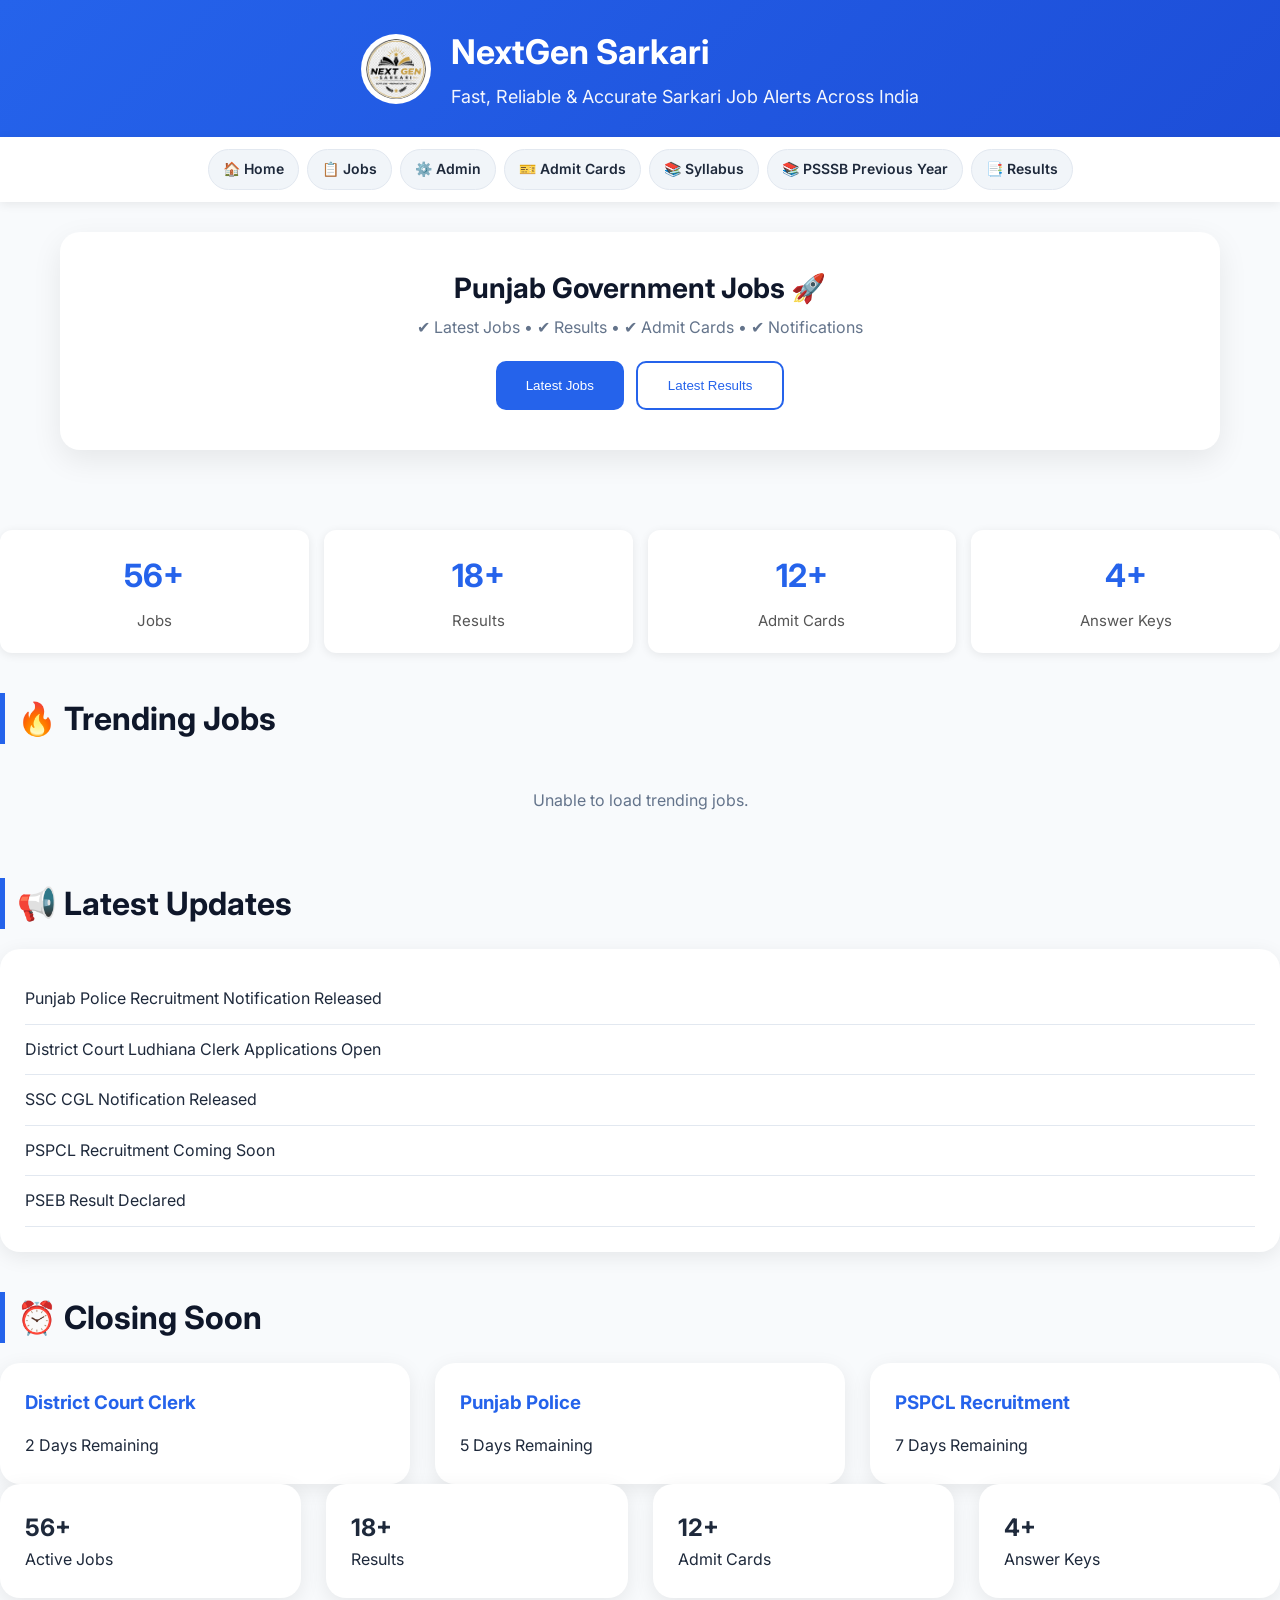
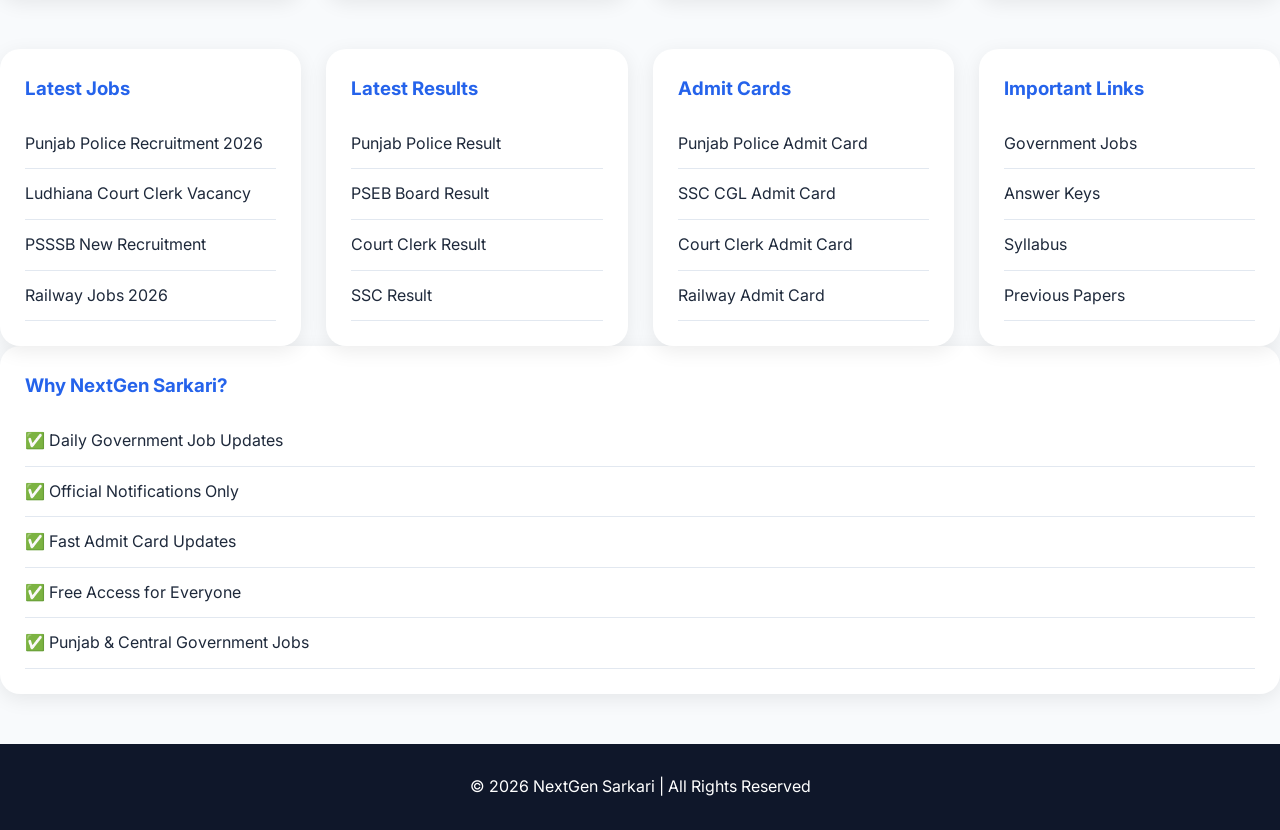
==== commit 1fdfdbfc: "New Changes to Previous Year Questions" ====
--- a/index.html
+++ b/index.html
@@ -84,27 +84,35 @@
   
  <h2 class="section-title">🔥 Trending Jobs</h2>
 
-<div class="grid">
-
-<div class="card">
-<h3>Punjab Police Recruitment 2026</h3>
-<p>1746 Posts Available</p>
-<p><strong>Last Date:</strong> 10 June 2026</p>
-</div>
-
-<div class="card">
-<h3>District Court Ludhiana Clerk</h3>
-<p>56 Posts Available</p>
-<p><strong>Last Date:</strong> 06 June 2026</p>
-</div>
-
-<div class="card">
-<h3>PSSSB Recruitment</h3>
-<p>Multiple Vacancies</p>
-<p><strong>Apply Online</strong></p>
-</div>
-
-</div>
+<div class="grid" id="trendingJobs"></div>
+
+<script>
+async function loadTrendingJobs() {
+  try {
+    const res = await fetch('/api/get-jobs');
+    const jobs = await res.json();
+    const container = document.getElementById('trendingJobs');
+
+    if (!Array.isArray(jobs) || jobs.length === 0) {
+      container.innerHTML = '<p class="admin-empty">No trending jobs yet.</p>';
+      return;
+    }
+
+    const trending = jobs.slice(0, 3);
+    container.innerHTML = trending.map(job => `
+      <div class="card">
+        <h3>${job.title}</h3>
+        <p>${job.department}</p>
+        <p><strong>Last Date:</strong> ${job.last_date}</p>
+      </div>
+    `).join('');
+  } catch (error) {
+    document.getElementById('trendingJobs').innerHTML = '<p class="admin-empty">Unable to load trending jobs.</p>';
+  }
+}
+
+loadTrendingJobs();
+</script>
   
 <!-- ===================================== -->
 <!-- LATEST JOBS SECTION -->
